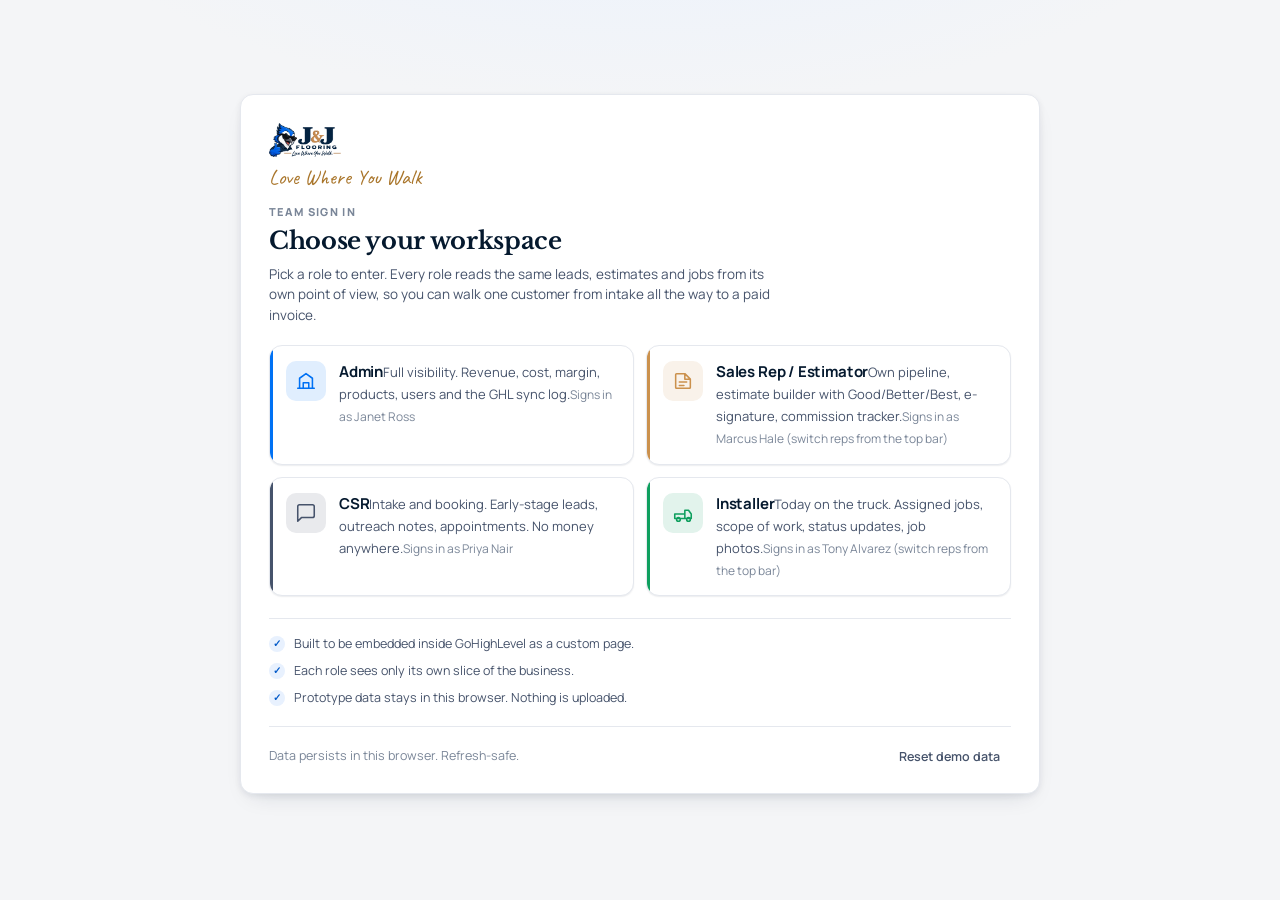
==== index.html @ d18b8c38 "added files" ====
<!DOCTYPE html>
<html lang="en">
<head>
<meta charset="utf-8">
<meta name="viewport" content="width=device-width, initial-scale=1, viewport-fit=cover">
<title>J&amp;J Flooring World</title>
<meta name="description" content="Estimator, invoicing and job dashboard for J&J Flooring World.">
<meta name="theme-color" content="#001B3A">
<link rel="icon" type="image/webp" href="assets/jj-mascot.webp">
<link rel="stylesheet" href="css/base.css">
<link rel="stylesheet" href="css/components.css">
<link rel="stylesheet" href="css/layout.css">
</head>
<body class="login-page">

  <main class="login-main">
    <div class="login-card">
      <div class="login-brand">
        <a href="index.html" aria-label="J&amp;J Flooring World">
          <img src="assets/jj-logo.png" alt="J&amp;J Flooring World">
        </a>
      </div>
      <div class="login-tag">Love Where You Walk</div>

      <div class="login-eyebrow t-eyebrow">Team sign in</div>
      <h1>Choose your workspace</h1>
      <p class="lede">
        Pick a role to enter. Every role reads the same leads, estimates and jobs from
        its own point of view, so you can walk one customer from intake all the way
        to a paid invoice.
      </p>

      <div class="role-grid" id="roleGrid"></div>

      <ul class="login-points">
        <li><span class="tick">✓</span><span>Built to be embedded inside GoHighLevel as a custom page.</span></li>
        <li><span class="tick">✓</span><span>Each role sees only its own slice of the business.</span></li>
        <li><span class="tick">✓</span><span>Prototype data stays in this browser. Nothing is uploaded.</span></li>
      </ul>

      <div class="login-foot">
        <span id="storeNote"></span>
        <span class="grow"></span>
        <button class="btn btn-sm btn-ghost" id="resetBtn">Reset demo data</button>
      </div>
    </div>
  </main>

<script src="js/data.js"></script>
<script src="js/ghlSync.js"></script>
<script src="js/ui.js"></script>
<script src="js/auth.js"></script>
<script>
(function () {
  'use strict';
  var el = UI.el;

  DB.load(); // seeds on first visit

  function icon(path) {
    var ns = 'http://www.w3.org/2000/svg';
    var svg = document.createElementNS(ns, 'svg');
    svg.setAttribute('viewBox', '0 0 24 24');
    svg.setAttribute('width', '22'); svg.setAttribute('height', '22');
    svg.setAttribute('fill', 'none');
    svg.setAttribute('stroke', 'currentColor');
    svg.setAttribute('stroke-width', '1.7');
    svg.setAttribute('stroke-linecap', 'round');
    svg.setAttribute('stroke-linejoin', 'round');
    var p = document.createElementNS(ns, 'path');
    p.setAttribute('d', path);
    svg.appendChild(p);
    return svg;
  }

  var grid = document.getElementById('roleGrid');

  Auth.ROLES.forEach(function (r) {
    var people = Auth.usersWithRole(r.key);
    var btn = el('button', {
      class: 'role-btn',
      style: '--accent:' + r.accent,
      onclick: function () {
        Auth.login(r.key, people[0] && people[0].id);
        location.href = r.page;
      }
    }, [
      el('span', { class: 'ico' }, [icon(r.icon)]),
      el('span', {}, [
        el('span', { class: 'rn', text: r.label || r.key }),
        el('span', { class: 'rd', text: r.blurb }),
        el('span', { class: 'who', text: people.length
            ? 'Signs in as ' + people[0].name + (people.length > 1 ? ' (switch reps from the top bar)' : '')
            : 'No user seeded' })
      ])
    ]);
    grid.appendChild(btn);
  });

  document.getElementById('storeNote').textContent = DB.Storage.persistent
    ? 'Data persists in this browser. Refresh-safe.'
    : 'This browser blocks storage on local files, so data lives in this tab only.';

  document.getElementById('resetBtn').addEventListener('click', function () {
    UI.confirm({
      title: 'Reset demo data',
      message: 'This clears every lead, estimate, job and invoice you created and reloads the original seed set.',
      confirmLabel: 'Reset',
      danger: true,
      onConfirm: function () {
        DB.resetDemoData();
        Auth.logout();
        UI.toast('Demo data reset to the seeded set.', 'ok');
      }
    });
  });
})();
</script>
</body>
</html>
---- css/base.css ----
/* ==========================================================================
   base.css  -  J&J Flooring World
   Design tokens, reset, typography.

   BRAND SOURCE: the palette below is sampled from the live marketing site
   (jjflooringworld.com), not invented. The site ships its design tokens as
   OKLCH custom properties; the hex values here are those tokens converted
   to sRGB.

     --primary         oklch(22%   .071 251)  = #001B3A  navy
     --brand-blue      oklch(57%   .22  255)  = #0071F4  primary accent
     --brand-bright    oklch(66%   .2   252)  = #0093FF  hover / highlight
     --accent          oklch(92%   .045 78)   = #F6E2C4  warm cream
     --brand-gold-soft oklch(91%   .055 78)   = #F6DEB9  soft gold
     --wood            oklch(70%   .11  69)   = #CB914D  oak / gold accent
     --foreground      oklch(21%   .05  251)  = #05192E  ink

   SURFACE STRATEGY: the workspace leans on GoHighLevel's own neutral greys
   and white cards so the tool looks native inside the GHL frame. Brand blue
   is reserved for actions and active state, and it is applied as a soft
   tint rather than a filled block: the active tab is pale blue with blue
   text, not a slab of brand colour. Warm cream and oak survive as a
   secondary accent so the product still reads as J&J Flooring.

   TYPOGRAPHY: the app runs on Manrope, the same UI sans the live site uses,
   because that is what makes it read as a product rather than a website.
   Libre Baskerville is kept for the sign-in brand moment and Caveat for the
   e-signature only.

   Blue is the action colour; it is a tint on the active tab and on anything
   selected, and a solid fill only on a primary button.
   ========================================================================== */

@import url('https://fonts.googleapis.com/css2?family=Caveat:wght@600&family=Libre+Baskerville:ital,wght@0,400;0,700;1,400&family=Manrope:wght@400;500;600;700;800&display=swap');

:root {
  /* --- Brand core (extracted) --- */
  --navy-950:    #00122A;
  --navy-900:    #001B3A;
  --navy-800:    #062647;
  --navy-700:    #0B3260;

  --blue-700:    #0059C8;
  --blue:        #0071F4;
  --blue-400:    #2490FF;
  --blue-bright: #0093FF;
  --blue-soft:   #E8F1FE;
  --blue-tint:   #F4F8FF;

  --gold:        #CB914D;
  --gold-deep:   #A9752A;
  --gold-soft:   #FBF1E0;
  --cream:       #F6E2C4;

  /* --- Surfaces (GHL-leaning neutral) --- */
  --paper:       #F4F5F7;   /* app canvas */
  --panel:       #FFFFFF;   /* cards, top bar, tab strip */
  --panel-sunk:  #F6F7F9;   /* wells, table headers, inputs */
  --panel-2:     #F1F3F6;
  --rule:        #E5E8EE;   /* hairlines */
  --rule-strong: #D5DBE4;

  /* --- Navigation (GHL tab bar) --- */
  --tab-ink:      #46536B;   /* idle tab label */
  --tab-ink-on:   #0059C8;   /* active tab label */
  --tab-tint:     #E8F1FE;   /* active tab fill, the soft blue */
  --tab-hover:    #F3F5F8;
  --tab-divider:  #E5E8EE;

  /* --- Ink --- */
  --ink:         #05192E;
  --ink-2:       #46536B;
  --ink-3:       #7A8698;
  --ink-inv:     #F2F6FC;

  /* --- Semantic --- */
  --moss:        #0E9F5E;
  --moss-soft:   #DCF5E6;
  --clay:        #C0272D;
  --clay-soft:   #FBE4E6;
  --brass:       #A9752A;
  --brass-soft:  #FBF1E0;
  --slate:       #46536B;
  --slate-soft:  #E8ECF2;

  /* --- Elevation --- */
  --lift-1: 0 1px 2px rgba(16,32,56,.05), 0 1px 1px rgba(16,32,56,.03);
  --lift-2: 0 2px 6px rgba(16,32,56,.07), 0 10px 24px -12px rgba(16,32,56,.18);
  --lift-3: 0 24px 60px -16px rgba(2,14,32,.4);
  --lift-pop: 0 16px 40px -16px rgba(2,14,32,.3);

  /* --- Geometry --- */
  --r-sm: 6px;
  --r-md: 9px;
  --r-lg: 13px;
  --r-pill: 999px;

  /* --- Type --- */
  --body: 'Manrope', -apple-system, BlinkMacSystemFont, 'Segoe UI', Roboto, sans-serif;
  --display: var(--body);   /* app headings read as product UI, like GHL */
  --serif: 'Libre Baskerville', 'Iowan Old Style', Georgia, serif;
  --script: 'Caveat', 'Segoe Script', cursive;
  --mono: ui-monospace, SFMono-Regular, 'SF Mono', Menlo, monospace;

  /* --- Layout --- */
  --header-h: 58px;
  --nav-h: 64px;
  --wrap: 1440px;
  --gap: 16px;
}

/* Dark mode. Light is the priority; this is a considered fallback so a
   late-night user is not blinded, not an inverted copy. */
@media (prefers-color-scheme: dark) {
  :root:not([data-theme="light"]) {
    --paper:       #0E1421;
    --panel:       #151D2C;
    --panel-sunk:  #1B2434;
    --panel-2:     #18202F;
    --rule:        #273147;
    --rule-strong: #37435C;

    --tab-ink:      #B8C6D8;
    --tab-ink-on:   #7FB4FF;
    --tab-tint:     #16294A;
    --tab-hover:    #1E2839;
    --tab-divider:  #273147;

    --ink:         #EAF1FA;
    --ink-2:       #B8C6D8;
    --ink-3:       #8598B0;

    --blue-soft:   #16294A;
    --blue-tint:   #141F31;
    --gold:        #E0B276;
    --gold-soft:   #2A2418;

    --moss:        #57C98D;  --moss-soft:  #16301F;
    --clay:        #F08A88;  --clay-soft:  #38201F;
    --brass:       #E0BA62;  --brass-soft: #33290F;
    --slate:       #9EB7CC;  --slate-soft: #1E2830;

    --lift-1: 0 1px 2px rgba(0,0,0,.4);
    --lift-2: 0 2px 6px rgba(0,0,0,.4), 0 10px 24px -12px rgba(0,0,0,.55);
    --lift-3: 0 24px 60px -16px rgba(0,0,0,.75);
    --lift-pop: 0 16px 40px -16px rgba(0,0,0,.65);
  }
}

/* --- Reset --- */
*, *::before, *::after { box-sizing: border-box; }
html, body { margin: 0; padding: 0; }
html { -webkit-text-size-adjust: 100%; }

body {
  background: var(--paper);
  color: var(--ink);
  font-family: var(--body);
  font-size: 14.5px;
  line-height: 1.5;
  -webkit-font-smoothing: antialiased;
  -moz-osx-font-smoothing: grayscale;
  min-height: 100vh;
}

img, svg { max-width: 100%; display: block; }
button, input, select, textarea { font: inherit; color: inherit; }
button { cursor: pointer; }
a { color: var(--blue); text-decoration-color: color-mix(in srgb, var(--blue) 35%, transparent); text-underline-offset: 2px; }
a:hover { text-decoration-color: currentColor; }

:focus-visible {
  outline: 2px solid var(--blue);
  outline-offset: 2px;
  border-radius: var(--r-sm);
}

/* --- Typography scale --- */
h1, h2, h3, h4 { font-family: var(--display); font-weight: 700; margin: 0; line-height: 1.25; letter-spacing: -0.015em; }
h1 { font-size: 27px; }
h2 { font-size: 20px; }
h3 { font-size: 16px; }
h4 { font-size: 14.5px; font-family: var(--body); font-weight: 700; letter-spacing: 0; }
p  { margin: 0 0 10px; }

.t-meta  { font-size: 12.5px; color: var(--ink-3); }
.t-sub   { font-size: 13.5px; color: var(--ink-2); }
.t-num   { font-variant-numeric: tabular-nums; font-feature-settings: "tnum"; }
.t-mono  { font-family: var(--mono); font-size: 12.5px; }
.t-eyebrow {
  font-size: 11px; font-weight: 800; letter-spacing: .12em;
  text-transform: uppercase; color: var(--ink-3);
}

/* Utility */
.stack > * + * { margin-top: 12px; }
.row { display: flex; align-items: center; gap: 10px; }
.row-wrap { display: flex; align-items: center; gap: 10px; flex-wrap: wrap; }
.spread { display: flex; align-items: center; justify-content: space-between; gap: 12px; }
.grow { flex: 1 1 auto; min-width: 0; }
.hidden { display: none !important; }
.truncate { overflow: hidden; text-overflow: ellipsis; white-space: nowrap; }
.sr-only {
  position: absolute; width: 1px; height: 1px; padding: 0; margin: -1px;
  overflow: hidden; clip: rect(0 0 0 0); white-space: nowrap; border: 0;
}
.mt-0 { margin-top: 0 !important; }
.center { text-align: center; }

@media (prefers-reduced-motion: reduce) {
  *, *::before, *::after { animation-duration: .01ms !important; transition-duration: .01ms !important; }
}
---- css/components.css ----
/* ==========================================================================
   components.css  -  buttons, cards, pills, tables, kanban, modals, toasts
   One visual language across all four role views. Surfaces stay neutral and
   white so the workspace reads like GoHighLevel; brand blue is the only strong
   accent, and it is used as a soft tint on anything that is only selected
   (segments, list rows) and as a fill only on a primary button.
   ========================================================================== */

/* --- Buttons ------------------------------------------------------------ */
.btn {
  display: inline-flex; align-items: center; justify-content: center; gap: 7px;
  border: 1px solid var(--rule-strong);
  background: var(--panel);
  color: var(--ink);
  padding: 8px 14px;
  border-radius: 8px;
  font-size: 13.5px; font-weight: 600;
  line-height: 1.2; white-space: nowrap;
  box-shadow: var(--lift-1);
  transition: background .13s ease, border-color .13s ease, color .13s ease, box-shadow .13s ease, transform .06s ease;
}
.btn:hover { background: var(--panel-sunk); border-color: var(--rule-strong); color: var(--ink); }
.btn:active { transform: translateY(1px); box-shadow: none; }
.btn:focus-visible { outline: 2px solid var(--blue); outline-offset: 2px; }
.btn[disabled], .btn[aria-disabled="true"] {
  opacity: .45; cursor: not-allowed; pointer-events: none; box-shadow: none;
}
.btn svg { width: 16px; height: 16px; flex: none; }

.btn-primary {
  background: var(--blue); border-color: var(--blue); color: #fff;
  box-shadow: 0 1px 2px color-mix(in srgb, var(--blue) 40%, transparent);
}
.btn-primary:hover { background: var(--blue-700); border-color: var(--blue-700); color: #fff; }

.btn-go { background: var(--moss); border-color: var(--moss); color: #fff; }
.btn-go:hover { background: #0B8550; border-color: #0B8550; color: #fff; }

.btn-danger { background: var(--panel); border-color: color-mix(in srgb, var(--clay) 40%, var(--rule-strong)); color: var(--clay); }
.btn-danger:hover { background: var(--clay-soft); border-color: var(--clay); color: var(--clay); }

.btn-ghost { background: transparent; border-color: transparent; color: var(--ink-2); box-shadow: none; }
.btn-ghost:hover { background: var(--panel-sunk); border-color: transparent; color: var(--ink); }

.btn-sm { padding: 5.5px 10px; font-size: 12.5px; border-radius: 7px; gap: 5px; }
.btn-sm svg { width: 14px; height: 14px; }
.btn-lg { padding: 12px 20px; font-size: 15px; border-radius: 10px; }
.btn-block { width: 100%; }

/* --- Panels / cards ----------------------------------------------------- */
.panel {
  background: var(--panel);
  border: 1px solid var(--rule);
  border-radius: var(--r-lg);
  box-shadow: var(--lift-1);
  overflow: hidden;
}
.panel-head {
  display: flex; align-items: center; justify-content: space-between; gap: 12px;
  padding: 13px 16px;
  border-bottom: 1px solid var(--rule);
}
.panel-head h2, .panel-head h3 { margin: 0; }
.panel-body { padding: 16px; }
.panel-body.tight { padding: 14px 16px; }
.panel-foot {
  padding: 12px 16px;
  border-top: 1px solid var(--rule);
  background: var(--panel-sunk);
  display: flex; gap: 9px; align-items: center; flex-wrap: wrap;
}

/* Stat tiles read as a ledger strip, not as identical cards. */
.stat-strip {
  display: grid; gap: 1px;
  background: var(--rule);
  border: 1px solid var(--rule);
  border-radius: var(--r-lg);
  overflow: hidden;
  box-shadow: var(--lift-1);
  grid-template-columns: repeat(auto-fit, minmax(156px, 1fr));
}
.stat { background: var(--panel); padding: 15px 16px 16px; }
.stat-label { font-size: 11.5px; color: var(--ink-3); font-weight: 700; letter-spacing: .02em; }
.stat-value {
  font-family: var(--display); font-size: 23px; font-weight: 700;
  font-variant-numeric: tabular-nums; margin-top: 5px; line-height: 1.1;
}
.stat-note { font-size: 12px; color: var(--ink-2); margin-top: 5px; }
.stat-value.good { color: var(--moss); }
.stat-value.warn { color: var(--clay); }
.stat-value.gold { color: var(--gold-deep); }

/* --- Stacked list rows --------------------------------------------------
   Used by the appointment and notes lists. They live in one panel, so only
   the last row drops its hairline; otherwise a stray line hangs under the
   panel's own bottom edge. */
.list-row {
  display: flex; align-items: center; justify-content: space-between; gap: 12px;
  padding: 12px 16px; border-bottom: 1px solid var(--rule);
  transition: background .1s ease;
}
.list-row:last-child { border-bottom: 0; }
.list-row:hover { background: var(--panel-sunk); }
.list-row .lr-main { min-width: 0; }
.list-row .lr-title { font-weight: 600; font-size: 13.5px; }
.list-row .lr-meta { font-size: 12.5px; color: var(--ink-3); margin-top: 3px; }
.list-row .lr-right { flex: none; text-align: right; }

.note-row, .dotted-row { padding: 9px 0; border-bottom: 1px dotted var(--rule); }
.note-row:first-child, .dotted-row:first-child { padding-top: 2px; }
.note-row:last-child, .dotted-row:last-child { border-bottom: 0; padding-bottom: 0; }
.note-row .nr-text { font-size: 13.5px; }
.note-row .nr-meta { font-size: 12.5px; color: var(--ink-3); margin-top: 3px; }

/* --- Pills / badges ----------------------------------------------------- */
.pill {
  display: inline-flex; align-items: center; gap: 5px;
  padding: 2.5px 9px; border-radius: var(--r-pill);
  font-size: 12px; font-weight: 600;
  background: var(--panel-sunk); color: var(--ink-2);
  border: 1px solid transparent;
  white-space: nowrap;
}
.pill-dot::before {
  content: ''; width: 6px; height: 6px; border-radius: 50%;
  background: currentColor; flex: none;
}
.pill-moss  { background: var(--moss-soft);  color: var(--moss); }
.pill-clay  { background: var(--clay-soft);  color: var(--clay); }
.pill-brass { background: var(--brass-soft); color: var(--brass); }
.pill-oak   { background: var(--gold-soft);  color: var(--gold-deep); }
.pill-slate { background: var(--slate-soft); color: var(--slate); }
.pill-blue  { background: var(--blue-soft);  color: var(--blue-700); }
.pill-outline { background: var(--panel); border-color: var(--rule-strong); color: var(--ink-2); }

/* --- Forms -------------------------------------------------------------- */
.field { display: block; margin-bottom: 14px; }
.field > label,
.label {
  display: block; font-size: 12px; font-weight: 700;
  color: var(--ink-2); margin-bottom: 6px; letter-spacing: .01em;
}
.input, .select, .textarea {
  width: 100%;
  background: var(--panel);
  border: 1px solid var(--rule-strong);
  border-radius: 8px;
  padding: 8.5px 11px;
  font-size: 14px;
  color: var(--ink);
  transition: border-color .12s ease, box-shadow .12s ease;
}
.input::placeholder, .textarea::placeholder { color: var(--ink-3); }
.input:focus, .select:focus, .textarea:focus {
  outline: none;
  border-color: var(--blue);
  box-shadow: 0 0 0 3px color-mix(in srgb, var(--blue) 16%, transparent);
}
.textarea { min-height: 80px; resize: vertical; font-family: var(--body); }
.select { appearance: none; padding-right: 30px; cursor: pointer;
  background-image: linear-gradient(45deg, transparent 50%, var(--ink-3) 50%),
                    linear-gradient(135deg, var(--ink-3) 50%, transparent 50%);
  background-position: calc(100% - 15px) 17px, calc(100% - 10px) 17px;
  background-size: 5px 5px, 5px 5px;
  background-repeat: no-repeat;
}
.field-row { display: flex; gap: 12px; flex-wrap: wrap; }
.field-row > .field { flex: 1 1 150px; margin-bottom: 14px; }
.check { display: flex; align-items: flex-start; gap: 9px; font-size: 14px; cursor: pointer; }
.check input { margin-top: 3px; width: 16px; height: 16px; accent-color: var(--blue); }

/* --- Tables -------------------------------------------------------------
   The scroll region is the wrapper, not the page. Two reasons: a wide table
   still scrolls sideways, and a long one scrolls inside its card with the
   header pinned to the top of that region. That is also the only way the
   sticky header can work here, because a clipped ancestor such as .panel
   becomes the scrollport, and an offset against the viewport would then push
   the header down into the middle of its own rows. So: top is 0, and the
   wrapper owns the scrolling. */
.table-wrap {
  overflow: auto;
  max-height: 70vh;
  -webkit-overflow-scrolling: touch;
  overscroll-behavior: contain;
}
table.grid { width: 100%; border-collapse: collapse; font-size: 13.5px; }
table.grid th {
  text-align: left; font-size: 11px; font-weight: 800; color: var(--ink-3);
  letter-spacing: .06em; text-transform: uppercase;
  padding: 10px 14px; background: var(--panel-sunk);
  border-bottom: 1px solid var(--rule);
  position: sticky; top: 0; z-index: 1;
  white-space: nowrap;
}
table.grid td { padding: 11px 14px; border-bottom: 1px solid var(--rule); vertical-align: middle; }
table.grid tbody tr:last-child td { border-bottom: 0; }
table.grid tbody tr { transition: background .1s ease; }
table.grid tbody tr:hover { background: var(--blue-tint); }
table.grid td.num, table.grid th.num { text-align: right; font-variant-numeric: tabular-nums; }
table.grid .muted { color: var(--ink-3); }
/* A table that follows a body block inside the same panel — the default-rate
   row above the rep table on Commission — needs the same hairline every
   other junction inside a panel already has. */
.panel-body + .table-wrap { border-top: 1px solid var(--rule); }

/* --- Kanban ------------------------------------------------------------- */
.board {
  display: grid;
  grid-auto-flow: column;
  grid-auto-columns: minmax(252px, 1fr);
  gap: 14px;
  overflow-x: auto;
  padding: 16px;
  background: var(--panel-sunk);
  border: 1px solid var(--rule);
  border-radius: var(--r-lg);
  -webkit-overflow-scrolling: touch;
}
.col { display: flex; flex-direction: column; min-width: 0; }
.col-head {
  display: flex; align-items: center; justify-content: space-between; gap: 8px;
  padding: 0 2px 10px;
  border-bottom: 2px solid var(--rule-strong);
  margin-bottom: 11px;
}
.col-head .name { font-size: 12.5px; font-weight: 700; letter-spacing: .01em; }
.col-head .count {
  font-size: 11.5px; color: var(--ink-2); font-variant-numeric: tabular-nums;
  background: var(--panel); border: 1px solid var(--rule); border-radius: var(--r-pill); padding: 1px 8px;
}
.col-body { display: flex; flex-direction: column; gap: 9px; min-height: 44px; }
.col.won   .col-head { border-bottom-color: var(--moss); }
.col.lost  .col-head { border-bottom-color: var(--clay); }

.tile {
  background: var(--panel);
  border: 1px solid var(--rule);
  border-left: 3px solid color-mix(in srgb, var(--blue) 40%, var(--rule-strong));
  border-radius: 9px;
  padding: 11px 12px;
  box-shadow: var(--lift-1);
  cursor: pointer;
  transition: border-color .12s ease, box-shadow .12s ease, transform .08s ease;
}
.tile:hover { border-color: var(--rule-strong); border-left-color: var(--blue); box-shadow: var(--lift-2); transform: translateY(-1px); }
.tile:focus-visible { outline: 2px solid var(--blue); outline-offset: 1px; }
.tile .tile-name { font-weight: 700; font-size: 13.5px; }
.tile .tile-meta { font-size: 12px; color: var(--ink-3); margin-top: 4px; }
.tile .tile-foot { margin-top: 9px; display: flex; align-items: center; gap: 6px; flex-wrap: wrap; }
.tile.won  { border-left-color: var(--moss); }
.tile.lost { border-left-color: var(--clay); opacity: .85; }

/* --- Funnel bars -------------------------------------------------------- */
.funnel { display: flex; flex-direction: column; gap: 8px; }
.funnel-row { display: grid; grid-template-columns: minmax(0, 132px) 1fr 34px; align-items: center; gap: 10px; }
.funnel-row .fl { font-size: 13px; color: var(--ink-2); overflow: hidden; text-overflow: ellipsis; white-space: nowrap; }
.funnel-row .fn { font-size: 13px; text-align: right; font-variant-numeric: tabular-nums; color: var(--ink-2); }
@media (max-width: 560px) { .funnel-row { grid-template-columns: minmax(0, 92px) 1fr 30px; gap: 8px; } }
.funnel-bar { height: 22px; background: var(--panel-sunk); border-radius: var(--r-sm); overflow: hidden; }
.funnel-bar > span {
  display: block; height: 100%;
  background: linear-gradient(90deg, var(--blue-400), var(--blue-700));
  border-radius: var(--r-sm);
  min-width: 2px;
}
.funnel-row.is-won  .funnel-bar > span { background: linear-gradient(90deg, #4FC08A, var(--moss)); }
.funnel-row.is-lost .funnel-bar > span { background: linear-gradient(90deg, #E0705F, var(--clay)); }

/* --- Progress rail (job stage) ------------------------------------------ */
.rail { display: flex; align-items: center; gap: 0; flex-wrap: wrap; }
.rail-step { display: flex; align-items: center; gap: 6px; font-size: 12px; color: var(--ink-3); }
.rail-step + .rail-step::before {
  content: ''; width: 16px; height: 1px; background: var(--rule-strong); margin: 0 7px;
}
.rail-step .dot {
  width: 9px; height: 9px; border-radius: 50%;
  border: 1.5px solid var(--rule-strong); background: var(--panel);
}
.rail-step.done .dot { background: var(--moss); border-color: var(--moss); }
.rail-step.current .dot { background: var(--blue); border-color: var(--blue); box-shadow: 0 0 0 3px var(--blue-soft); }
.rail-step.current { color: var(--ink); font-weight: 700; }

/* --- Modal -------------------------------------------------------------- */
/* The estimate builder needs the extra width to break into two columns. */
.modal.wide { max-width: 900px; }
.scrim {
  position: fixed; inset: 0; z-index: 90;
  background: rgba(2,14,32,.5);
  backdrop-filter: blur(3px);
  display: flex; align-items: center; justify-content: center;
  padding: 18px;
  animation: fade .14s ease;
}
@keyframes fade { from { opacity: 0; } }
.modal {
  background: var(--panel);
  border: 1px solid var(--rule-strong);
  border-radius: var(--r-lg);
  box-shadow: var(--lift-3);
  width: 100%; max-width: 560px;
  max-height: calc(100vh - 36px);
  display: flex; flex-direction: column;
  animation: rise .16s ease;
  overflow: hidden;
}
@keyframes rise { from { transform: translateY(10px); opacity: 0; } }
.modal-head {
  display: flex; align-items: flex-start; justify-content: space-between; gap: 12px;
  padding: 15px 16px 13px;
  border-bottom: 1px solid var(--rule);
}
.modal-head h3 { letter-spacing: -0.015em; }
.modal-body { padding: 16px; overflow-y: auto; }
.modal-foot {
  padding: 13px 16px; border-top: 1px solid var(--rule);
  display: flex; gap: 9px; justify-content: flex-end; flex-wrap: wrap;
  background: var(--panel-sunk);
}
.x-btn {
  border: 0; background: transparent; color: var(--ink-3);
  font-size: 20px; line-height: 1; padding: 4px 8px; border-radius: 6px;
}
.x-btn:hover { background: var(--panel-sunk); color: var(--ink); }

/* --- Toasts ------------------------------------------------------------- */
.toast-dock {
  position: fixed; z-index: 120; left: 50%; transform: translateX(-50%);
  bottom: calc(var(--nav-h) + 16px);
  display: flex; flex-direction: column; gap: 8px; align-items: center;
  pointer-events: none; width: min(420px, calc(100vw - 24px));
}
@media (min-width: 860px) { .toast-dock { bottom: 22px; } }
.toast {
  pointer-events: auto;
  width: 100%;
  display: flex; align-items: flex-start; gap: 9px;
  background: var(--navy-900); color: var(--ink-inv);
  border-radius: 9px;
  padding: 11px 14px;
  box-shadow: var(--lift-3);
  font-size: 13.5px;
  animation: toastIn .18s ease;
}
@keyframes toastIn { from { transform: translateY(12px); opacity: 0; } }
.toast.is-out { animation: toastOut .2s ease forwards; }
@keyframes toastOut { to { transform: translateY(8px); opacity: 0; } }
.toast .mark { flex: none; width: 7px; height: 7px; border-radius: 50%; margin-top: 6px; background: var(--blue-400); }
.toast.ok   .mark { background: #5FD3A0; }
.toast.warn .mark { background: #F2A6A0; }
.toast .txt { flex: 1 1 auto; }

/* --- Empty states ------------------------------------------------------- */
.empty {
  text-align: center; padding: 34px 20px;
  color: var(--ink-3);
  border: 1px dashed var(--rule-strong);
  border-radius: var(--r-lg);
  background: var(--panel);
}
.empty .empty-mark { font-family: var(--display); font-size: 19px; color: var(--ink-2); margin-bottom: 6px; }
.empty p { margin: 0 auto; max-width: 360px; font-size: 13.5px; }

/* --- Skeleton / loading ------------------------------------------------- */
.skel {
  background: linear-gradient(90deg, var(--panel-sunk) 25%, var(--blue-tint) 37%, var(--panel-sunk) 63%);
  background-size: 400% 100%;
  animation: shimmer 1.3s ease infinite;
  border-radius: var(--r-sm);
  height: 13px;
}
@keyframes shimmer { 0% { background-position: 100% 0; } 100% { background-position: 0 0; } }

/* --- Sync log feed ------------------------------------------------------ */
.sync-feed { max-height: 280px; overflow-y: auto; }
.sync-item {
  display: flex; gap: 10px; align-items: flex-start;
  padding: 9px 0; border-bottom: 1px dotted var(--rule);
  font-size: 13px;
}
.sync-item:last-child { border-bottom: 0; }
.sync-item .arrow {
  flex: none; font-family: var(--mono); font-size: 10.5px; font-weight: 700;
  padding: 2px 6px; border-radius: 5px;
}
.sync-item.out .arrow { background: var(--blue-soft); color: var(--blue-700); }
.sync-item.in  .arrow { background: var(--slate-soft); color: var(--slate); }
.sync-item .msg { flex: 1 1 auto; min-width: 0; }
.sync-item time { flex: none; font-size: 11.5px; color: var(--ink-3); }

/* --- Photo chips -------------------------------------------------------- */
.photo-grid { display: grid; grid-template-columns: repeat(auto-fill, minmax(104px, 1fr)); gap: 10px; }
.photo-chip {
  border: 1px solid var(--rule); border-radius: 9px;
  background: var(--panel-sunk);
  aspect-ratio: 4 / 3;
  display: flex; flex-direction: column; justify-content: flex-end;
  padding: 8px; overflow: hidden; position: relative;
}
.photo-chip::before {
  content: ''; position: absolute; inset: 0;
  background:
    repeating-linear-gradient(115deg, transparent 0 13px, color-mix(in srgb, var(--blue) 10%, transparent) 13px 15px);
}
.photo-chip .lbl { position: relative; font-size: 11.5px; font-weight: 700; color: var(--blue-700); }
.photo-chip .tm { position: relative; font-size: 10.5px; color: var(--ink-3); }

/* --- Misc --------------------------------------------------------------- */
.divider { height: 1px; background: var(--rule); margin: 16px 0; border: 0; }
.kv { display: grid; grid-template-columns: auto minmax(0, 1fr); gap: 7px 16px; font-size: 13.5px; }
.kv dt { color: var(--ink-3); }
.kv dd { margin: 0; text-align: right; font-variant-numeric: tabular-nums; font-weight: 600; overflow-wrap: anywhere; }
.money-big { font-family: var(--display); font-size: 22px; font-weight: 700; font-variant-numeric: tabular-nums; }
.seg {
  display: inline-flex; background: var(--panel-sunk);
  border: 1px solid var(--rule); border-radius: 8px; padding: 2px; gap: 2px;
}
.seg button {
  border: 0; background: transparent; color: var(--ink-2);
  padding: 5px 12px; border-radius: 6px; font-size: 13px; font-weight: 600;
}
.seg button:hover { color: var(--ink); }
.seg button[aria-pressed="true"] { background: var(--tab-tint); color: var(--tab-ink-on); box-shadow: none; }
---- css/layout.css ----
/* ==========================================================================
   layout.css  -  app shell
   Modelled on GoHighLevel's own frame so the tool reads as native when it is
   embedded as a GHL custom page: a white top bar carrying the logo, the page
   actions and the signed-in user, a horizontal tab strip under it, and a
   neutral canvas holding white cards.

   There is no sidebar. Destinations live in the tab strip, which is the same
   pattern GHL uses for a module's sub navigation: a bordered pill of tabs
   with a blue underline on the one you are standing on. The canvas and the
   cards stay white so the only brand colour on a page is the accent on the
   active tab and the primary button.

   Responsive: the tab strip scrolls sideways instead of collapsing, so every
   destination stays one tap away on a phone. The Installer never gets a tab
   strip and keeps its bottom tab bar.
   ========================================================================== */

/* --- Shell -------------------------------------------------------------- */
.app { min-height: 100vh; display: flex; flex-direction: column; }
.shell { flex: 1 1 auto; display: flex; flex-direction: column; min-width: 0; }

/* --- Top bar ------------------------------------------------------------ */
.appbar {
  position: sticky; top: 0; z-index: 40;
  height: var(--header-h); flex: none;
  display: flex; align-items: center; gap: 12px;
  padding: 0 18px;
  background: var(--panel);
}
/* The Installer has no tab strip, so its top bar carries the hairline. */
.appbar.appbar-solo { border-bottom: 1px solid var(--rule); }
.appbar > * { flex: none; min-width: 0; }
.appbar .spacer { flex: 1 1 auto; }

.appbar .bar-logo { display: flex; align-items: center; flex: none; text-decoration: none; }
.appbar .bar-logo img { height: 26px; width: auto; }

.bar-rule { width: 1px; height: 24px; background: var(--rule); flex: none; }

.crumb-wrap { display: flex; flex-direction: column; min-width: 0; }
.crumb {
  font-weight: 700; font-size: 15px;
  letter-spacing: -0.01em; line-height: 1.3;
  white-space: nowrap; overflow: hidden; text-overflow: ellipsis;
}
.crumb-sub {
  font-size: 11.5px; color: var(--ink-3); line-height: 1.3;
  white-space: nowrap; overflow: hidden; text-overflow: ellipsis;
}

.appbar .bar-btn {
  display: inline-flex; align-items: center; gap: 6px;
  border: 1px solid var(--rule-strong); background: var(--panel);
  color: var(--ink); border-radius: 8px;
  padding: 7px 12px; font-size: 13px; font-weight: 600;
  box-shadow: var(--lift-1);
  transition: background .12s ease, border-color .12s ease, color .12s ease;
}
.appbar .bar-btn:hover { background: var(--panel-sunk); }
.appbar .bar-btn svg { width: 15px; height: 15px; }
.appbar .bar-btn.bar-btn-accent {
  background: var(--blue); border-color: var(--blue); color: #fff;
  box-shadow: 0 1px 2px color-mix(in srgb, var(--blue) 40%, transparent);
}
.appbar .bar-btn.bar-btn-accent:hover { background: var(--blue-700); border-color: var(--blue-700); }

.bar-user { display: flex; align-items: center; flex: none; }
.bar-avatar {
  width: 32px; height: 32px; border-radius: 50%;
  display: grid; place-items: center;
  background: var(--tab-tint); color: var(--tab-ink-on);
  border: 1px solid color-mix(in srgb, var(--blue) 20%, transparent);
  font-size: 11.5px; font-weight: 800; letter-spacing: .02em;
}

.role-chip {
  display: inline-flex; align-items: center; gap: 6px;
  font-size: 11.5px; font-weight: 700;
  padding: 4px 10px; border-radius: var(--r-pill);
  background: var(--blue-soft); color: var(--blue-700);
  border: 1px solid color-mix(in srgb, var(--blue) 18%, transparent);
  white-space: nowrap;
}

@media (max-width: 760px) {
  .appbar { gap: 9px; padding: 0 12px; }
  .crumb { font-size: 14.5px; }
  .crumb-sub { display: none; }
  .bar-rule { display: none; }
  .appbar .bar-btn { padding: 7px 10px; }
  .appbar .bar-btn .lbl { display: none; }
}

/* --- Tab strip (the GHL navigation) ------------------------------------- */
.subnav {
  position: sticky; top: var(--header-h); z-index: 39;
  flex: none;
  background: var(--panel);
  border-bottom: 1px solid var(--rule);
}
.subnav-inner {
  width: 100%; max-width: var(--wrap); margin: 0 auto;
  padding: 10px 18px;
  display: flex; align-items: center;
  overflow-x: auto; overflow-y: hidden;
  -webkit-overflow-scrolling: touch;
}
.subnav-inner::-webkit-scrollbar { height: 6px; }
.subnav-inner::-webkit-scrollbar-thumb { background: var(--rule-strong); border-radius: 99px; }
.subnav-inner::-webkit-scrollbar-track { background: transparent; }

.tabs {
  display: inline-flex; align-items: stretch; flex: none;
  border: 1px solid var(--rule);
  border-radius: 9px;
  background: var(--panel);
  overflow: hidden;
}
.tabs > * + * { border-left: 1px solid var(--tab-divider); }

/* The bold leading cell. GHL labels the module here, then lists the tabs. */
.tabs-title {
  display: inline-flex; align-items: center;
  height: 38px; padding: 0 16px;
  font-size: 14px; font-weight: 800; letter-spacing: -0.012em;
  color: var(--ink); white-space: nowrap;
}

.tabs button {
  height: 38px; padding: 0 16px;
  display: inline-flex; align-items: center;
  border: 0; background: transparent; cursor: pointer;
  font-size: 13.5px; font-weight: 600; color: var(--tab-ink);
  white-space: nowrap;
  box-shadow: inset 0 -2px 0 transparent;
  transition: background .13s ease, color .13s ease, box-shadow .13s ease;
}
.tabs button:hover { background: var(--tab-hover); color: var(--ink); }
.tabs button[aria-selected="true"] {
  background: var(--tab-tint);
  color: var(--tab-ink-on);
  box-shadow: inset 0 -2px 0 var(--blue);
}
.tabs button:focus-visible { outline: 2px solid var(--blue); outline-offset: -3px; }
/* On a phone the label cell would eat the room the tabs need. The top bar
   already says where you are, so the strip drops to destinations only. */
@media (max-width: 560px) { .tabs-title { display: none; } }

/* --- Phone nav: select menu --------------------------------------------- */
/* Below 560px the pill of tabs cannot fit its own labels (they clip), so it
   swaps for a select: same destinations, one control that never truncates.
   The JS in wireTabs fills its options from the tab buttons and keeps the
   value in step, so both stay one source of truth. */
.tab-select {
  display: none;
  width: 100%;
  border: 1px solid var(--rule-strong);
  background: var(--panel);
  color: var(--ink);
  box-shadow: var(--lift-1);
}
@media (max-width: 560px) {
  .tabs { display: none; }
  .subnav-inner { padding: 8px 12px; }
  /* 16px keeps iOS from zooming the viewport when the menu is focused. */
  .tab-select {
    display: block;
    padding: 10px 30px 10px 12px;
    border-radius: 9px;
    font-size: 16px;
    font-weight: 700;
    letter-spacing: -0.01em;
  }
}

/* --- Main --------------------------------------------------------------- */
.main {
  flex: 1 1 auto;
  width: 100%;
  max-width: var(--wrap);
  margin: 0 auto;
  padding: 20px 18px 44px;
}
.view { display: none; }
.view.is-active { display: block; animation: viewIn .18s ease; }
@keyframes viewIn { from { opacity: 0; transform: translateY(4px); } }

.view-head { margin-bottom: 16px; }
.view-head h1 { font-size: 21px; }
.view-head .sub { font-size: 13.5px; color: var(--ink-2); margin-top: 4px; max-width: 78ch; }

.grid-2 { display: grid; gap: var(--gap); grid-template-columns: 1fr; }
.grid-3 { display: grid; gap: var(--gap); grid-template-columns: 1fr; }
@media (min-width: 900px) {
  .grid-2 { grid-template-columns: 1fr 1fr; }
  .grid-3 { grid-template-columns: 2fr 1fr; }
}
/* Sections are mounted by JS as a flat list of blocks, so spacing cannot
   rely on a .section class pairing with the previous sibling — some blocks
   carry it, some do not, which left cards sitting flush against each other.
   Gap every direct child of a mount point instead. The inline 16px margins
   the renderers already set match this value, and adjacent block margins
   collapse, so nothing doubles up. */
[data-mount] > * + * { margin-top: var(--gap); }

/* --- Demo banner -------------------------------------------------------- */
.demo-banner {
  background: var(--panel);
  border: 1px solid var(--rule);
  border-left: 3px solid var(--blue);
  border-radius: var(--r-lg);
  padding: 12px 14px;
  margin-bottom: var(--gap);
  display: flex; gap: 12px; align-items: flex-start;
  font-size: 13.5px; color: var(--ink-2);
}
.demo-banner strong { color: var(--ink); }
.demo-banner .close { margin-left: auto; }

/* --- Sign in ------------------------------------------------------------ */
/* White first: a single card on a hint of blue, so the brand shows up in the
   logo, the tagline and the role accents rather than in a wall of colour. */
.login-page {
  min-height: 100vh;
  display: flex; align-items: center; justify-content: center;
  padding: 32px 18px 44px;
  background:
    radial-gradient(880px 400px at 50% -180px, var(--blue-soft), transparent 72%),
    var(--paper);
}
.login-main { width: 100%; max-width: 800px; }
.login-card {
  width: 100%;
  background: var(--panel);
  border: 1px solid var(--rule);
  border-radius: var(--r-lg);
  box-shadow: var(--lift-2);
  padding: 28px 28px 22px;
}
@media (max-width: 560px) { .login-card { padding: 22px 18px 18px; } }

.login-brand { display: flex; align-items: center; }
.login-brand a { display: block; }
.login-brand img { height: 34px; width: auto; }
.login-tag {
  font-family: var(--script); font-size: 21px; line-height: 1.1;
  color: var(--gold-deep); margin: 9px 0 14px;
}
.login-eyebrow { margin-bottom: 6px; }
.login-main h1 { font-size: 24px; font-family: var(--serif); font-weight: 700; }
.login-main .lede { font-size: 13.5px; color: var(--ink-2); margin: 8px 0 20px; max-width: 64ch; }

.role-grid { display: grid; gap: 12px; grid-template-columns: 1fr; margin-top: 4px; }
@media (min-width: 720px) { .role-grid { grid-template-columns: 1fr 1fr; } }

.role-btn {
  text-align: left;
  border: 1px solid var(--rule);
  background: var(--panel);
  border-radius: var(--r-lg);
  padding: 15px 16px;
  display: flex; gap: 13px; align-items: flex-start;
  box-shadow: var(--lift-1);
  transition: transform .1s ease, box-shadow .14s ease, border-color .14s ease;
  position: relative; overflow: hidden;
}
.role-btn::after {
  content: ''; position: absolute; left: 0; top: 0; bottom: 0; width: 3px;
  background: var(--accent, var(--blue));
}
.role-btn:hover {
  transform: translateY(-2px); box-shadow: var(--lift-2);
  border-color: color-mix(in srgb, var(--accent, var(--blue)) 45%, var(--rule));
}
.role-btn .ico {
  flex: none; width: 40px; height: 40px; border-radius: 10px;
  display: grid; place-items: center;
  background: color-mix(in srgb, var(--accent, var(--blue)) 12%, var(--panel));
  color: var(--accent, var(--blue));
}
.role-btn .rn { font-size: 15px; font-weight: 700; letter-spacing: -0.012em; }
.role-btn .rd { font-size: 13px; color: var(--ink-2); margin-top: 4px; line-height: 1.45; }
.role-btn .who { font-size: 12px; color: var(--ink-3); margin-top: 9px; }

.login-points {
  list-style: none; margin: 22px 0 0; padding: 16px 0 0;
  border-top: 1px solid var(--rule);
  display: flex; flex-direction: column; gap: 8px;
}
.login-points li { display: flex; gap: 9px; align-items: flex-start; font-size: 12.5px; color: var(--ink-2); }
.login-points .tick {
  flex: none; width: 16px; height: 16px; border-radius: 50%; margin-top: 1px;
  background: var(--tab-tint); color: var(--tab-ink-on);
  display: grid; place-items: center; font-size: 9.5px; font-weight: 800;
}

.login-foot {
  margin-top: 18px; padding-top: 16px; border-top: 1px solid var(--rule);
  display: flex; gap: 12px; align-items: center; flex-wrap: wrap;
  font-size: 12.5px; color: var(--ink-3);
}

/* --- Installer (mobile first) ------------------------------------------ */
.inst-main { padding-bottom: calc(var(--nav-h) + 30px); }

.bottombar {
  position: fixed; left: 0; right: 0; bottom: 0; z-index: 50;
  height: var(--nav-h);
  background: var(--panel);
  border-top: 1px solid var(--rule);
  display: flex;
  padding: 0 6px;
  padding-bottom: env(safe-area-inset-bottom);
  box-shadow: 0 -2px 14px -8px rgba(2,14,32,.28);
}
.bottombar button {
  flex: 1 1 0; margin: 6px 3px; border: 0; background: transparent;
  display: flex; flex-direction: column; align-items: center; justify-content: center; gap: 3px;
  font-size: 11.5px; font-weight: 600; color: var(--ink-3);
  padding: 4px; border-radius: 10px;
  transition: background .12s ease, color .12s ease;
}
.bottombar button svg { width: 21px; height: 21px; }
.bottombar button:hover { background: var(--tab-hover); color: var(--ink-2); }
.bottombar button[aria-selected="true"] { color: var(--tab-ink-on); background: var(--tab-tint); }
.bottombar button[aria-selected="true"] svg { color: var(--blue); }
.bottombar button b { font-weight: 800; }
@media (min-width: 768px) {
  .bottombar {
    left: 50%; right: auto; bottom: 18px;
    transform: translateX(-50%);
    width: min(540px, calc(100vw - 40px));
    height: 60px;
    border: 1px solid var(--rule-strong);
    border-radius: var(--r-pill);
    padding: 0 6px;
    box-shadow: var(--lift-pop);
  }
  .bottombar button { border-radius: var(--r-pill); margin: 6px 3px; }
}

.job-card {
  background: var(--panel);
  border: 1px solid var(--rule);
  border-radius: var(--r-lg);
  box-shadow: var(--lift-1);
  overflow: hidden;
}
.job-card + .job-card { margin-top: 14px; }
.job-card .jc-top { padding: 15px 16px 13px; box-shadow: inset 4px 0 0 var(--blue); }
.job-card.is-today .jc-top { box-shadow: inset 4px 0 0 var(--moss); }
.job-card.is-done .jc-top { box-shadow: inset 4px 0 0 var(--gold); }
.job-card .jc-name { font-size: 16px; font-weight: 700; letter-spacing: -0.012em; }
.job-card .jc-addr { font-size: 13px; color: var(--ink-2); margin-top: 4px; }
.job-card .jc-meta { display: flex; gap: 8px; flex-wrap: wrap; margin-top: 11px; }
.job-card .jc-foot {
  padding: 12px 16px; background: var(--panel-sunk); border-top: 1px solid var(--rule);
  display: flex; gap: 8px; flex-wrap: wrap;
}

.scope-list { list-style: none; margin: 0; padding: 0; font-size: 13.5px; }
.scope-list li {
  display: flex; justify-content: space-between; gap: 12px;
  padding: 8px 0; border-bottom: 1px dotted var(--rule);
}
.scope-list li:last-child { border-bottom: 0; }
.scope-list .q { color: var(--ink-3); font-variant-numeric: tabular-nums; white-space: nowrap; }

/* --- Estimate builder ---------------------------------------------------
   The builder only splits into two columns once the modal is actually wide
   enough to hold them, which is what the previous 980px breakpoint missed. */
.builder { display: grid; gap: var(--gap); grid-template-columns: 1fr; }
@media (min-width: 960px) { .builder { grid-template-columns: 1.1fr 1fr; align-items: start; } }

.catalog { max-height: 400px; overflow-y: auto; border: 1px solid var(--rule); border-radius: var(--r-md); }
.cat-row {
  display: flex; align-items: center; gap: 12px;
  padding: 10px 12px; border-bottom: 1px solid var(--rule);
}
.cat-row:last-child { border-bottom: 0; }
.cat-row:hover { background: var(--panel-sunk); }
.cat-row .cn { font-size: 13.5px; font-weight: 600; }
.cat-row .cm { font-size: 11.5px; color: var(--ink-3); margin-top: 2px; }
.cat-row .cp { font-size: 13px; font-variant-numeric: tabular-nums; white-space: nowrap; color: var(--ink-2); }

.tierbox { border: 1px solid var(--rule); border-radius: var(--r-md); overflow: hidden; background: var(--panel); }
.tierbox + .tierbox { margin-top: 12px; }
.tierbox > header {
  display: flex; align-items: center; justify-content: space-between; gap: 10px;
  padding: 10px 12px; background: var(--panel-sunk); border-bottom: 1px solid var(--rule);
}
.tierbox.good   > header { box-shadow: inset 3px 0 0 var(--slate); }
.tierbox.better > header { box-shadow: inset 3px 0 0 var(--gold); }
.tierbox.best   > header { box-shadow: inset 3px 0 0 var(--moss); }
.tierbox > header .tname { font-size: 14px; font-weight: 700; letter-spacing: -0.012em; }
.line-row {
  display: grid; grid-template-columns: minmax(0, 1fr) 64px 82px 26px;
  gap: 8px; align-items: center;
  padding: 9px 12px; border-bottom: 1px solid var(--rule);
  font-size: 13.5px;
}
.line-row:last-child { border-bottom: 0; }
.line-row .lp { text-align: right; font-variant-numeric: tabular-nums; }
.line-row input { padding: 5px 7px; font-size: 13px; }
/* Phones: the name gets its own row instead of being squeezed to nothing. */
@media (max-width: 520px) {
  .line-row { grid-template-columns: minmax(0, 1fr) 64px 26px; row-gap: 8px; }
  .line-row > div:first-child { grid-column: 1 / -1; }
}

/* --- Sign sheet --------------------------------------------------------- */
.signsheet {
  border: 1px solid var(--rule-strong); border-radius: var(--r-lg);
  background: var(--panel); overflow: hidden;
}
.signsheet .ss-head { padding: 16px 18px; border-bottom: 1px solid var(--rule); background: var(--panel-sunk); }
.sign-input {
  font-family: var(--script); font-size: 30px; font-weight: 600;
  padding: 8px 14px; border: 0; border-bottom: 2px solid var(--rule-strong);
  border-radius: 0; background: transparent; width: 100%;
  color: var(--blue-700);
}
.sign-input:focus { outline: none; border-bottom-color: var(--blue); box-shadow: none; }
.sign-input::placeholder { color: var(--ink-3); font-size: 23px; }

/* --- Responsive tweaks -------------------------------------------------- */
@media (min-width: 900px) {
  .main { padding: 22px 24px 48px; }
  .appbar { padding: 0 24px; }
  .subnav-inner { padding: 10px 24px; }
  .view-head h1 { font-size: 23px; }
}
@media print {
  .appbar, .subnav, .bottombar, .toast-dock, .demo-banner { display: none !important; }
}
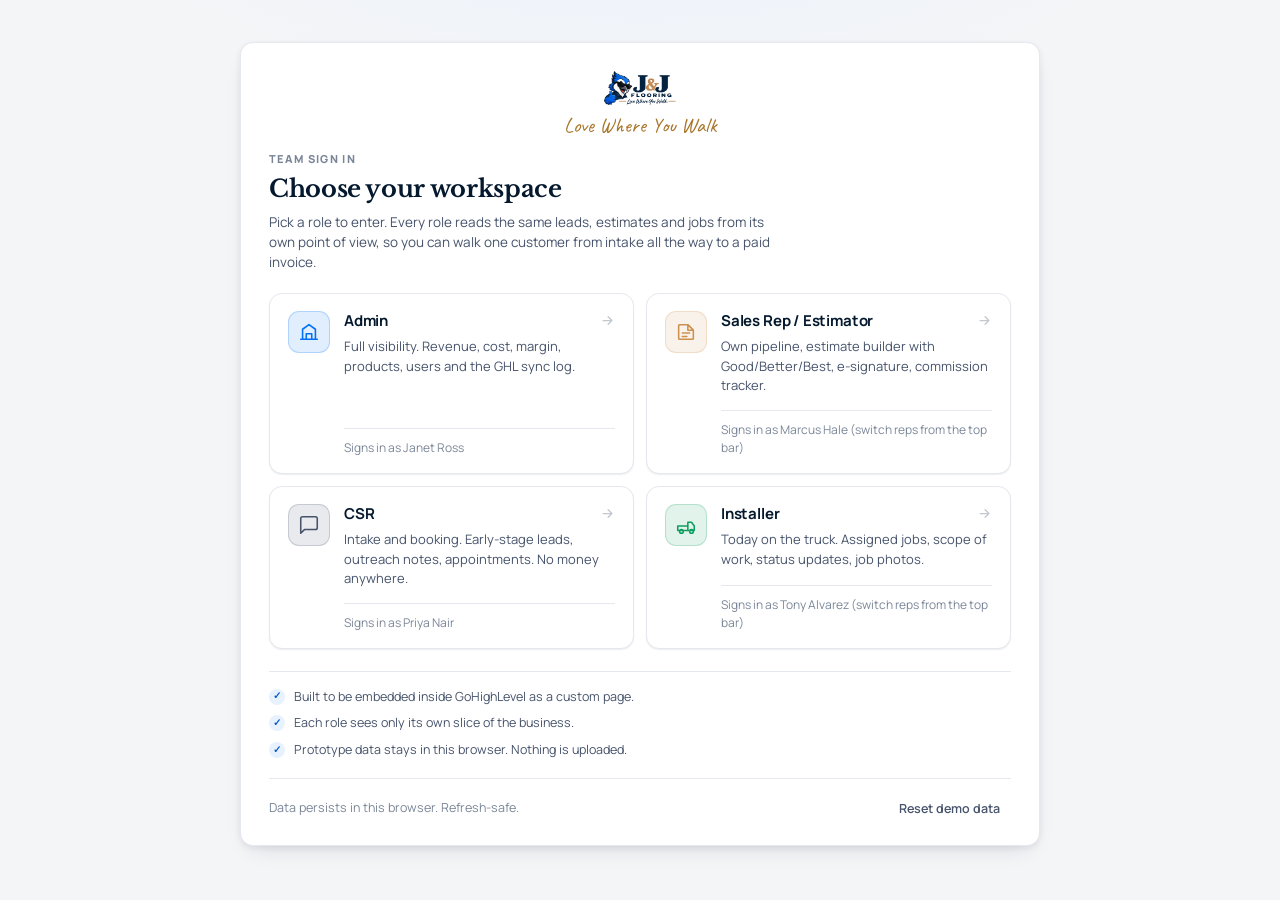
==== commit c1815eb7: "fix card desing" ====
--- a/index.html
+++ b/index.html
@@ -86,8 +86,12 @@
       }
     }, [
       el('span', { class: 'ico' }, [icon(r.icon)]),
-      el('span', {}, [
-        el('span', { class: 'rn', text: r.label || r.key }),
+      el('span', { class: 'rb-body' }, [
+        el('span', { class: 'rb-head' }, [
+          el('span', { class: 'rn', text: r.label || r.key }),
+          el('span', { class: 'rb-arrow', html:
+            '<svg viewBox="0 0 24 24" fill="none" stroke="currentColor" stroke-width="2" stroke-linecap="round" stroke-linejoin="round"><path d="M5 12h14M13 6l6 6-6 6"/></svg>' })
+        ]),
         el('span', { class: 'rd', text: r.blurb }),
         el('span', { class: 'who', text: people.length
             ? 'Signs in as ' + people[0].name + (people.length > 1 ? ' (switch reps from the top bar)' : '')
--- a/css/layout.css
+++ b/css/layout.css
@@ -240,12 +240,13 @@
 }
 @media (max-width: 560px) { .login-card { padding: 22px 18px 18px; } }
 
-.login-brand { display: flex; align-items: center; }
+.login-brand { display: flex; align-items: center; justify-content: center; }
 .login-brand a { display: block; }
 .login-brand img { height: 34px; width: auto; }
 .login-tag {
   font-family: var(--script); font-size: 21px; line-height: 1.1;
   color: var(--gold-deep); margin: 9px 0 14px;
+  text-align: center;
 }
 .login-eyebrow { margin-bottom: 6px; }
 .login-main h1 { font-size: 24px; font-family: var(--serif); font-weight: 700; }
@@ -259,29 +260,46 @@
   border: 1px solid var(--rule);
   background: var(--panel);
   border-radius: var(--r-lg);
-  padding: 15px 16px;
-  display: flex; gap: 13px; align-items: flex-start;
+  padding: 16px 18px;
+  display: flex; gap: 14px; align-items: stretch;
   box-shadow: var(--lift-1);
   transition: transform .1s ease, box-shadow .14s ease, border-color .14s ease;
-  position: relative; overflow: hidden;
-}
-.role-btn::after {
-  content: ''; position: absolute; left: 0; top: 0; bottom: 0; width: 3px;
-  background: var(--accent, var(--blue));
 }
 .role-btn:hover {
   transform: translateY(-2px); box-shadow: var(--lift-2);
   border-color: color-mix(in srgb, var(--accent, var(--blue)) 45%, var(--rule));
 }
+.role-btn:active { transform: translateY(0); box-shadow: var(--lift-1); }
+
 .role-btn .ico {
-  flex: none; width: 40px; height: 40px; border-radius: 10px;
+  flex: none; width: 42px; height: 42px; border-radius: 11px; margin-top: 1px;
   display: grid; place-items: center;
   background: color-mix(in srgb, var(--accent, var(--blue)) 12%, var(--panel));
+  border: 1px solid color-mix(in srgb, var(--accent, var(--blue)) 22%, transparent);
   color: var(--accent, var(--blue));
-}
-.role-btn .rn { font-size: 15px; font-weight: 700; letter-spacing: -0.012em; }
-.role-btn .rd { font-size: 13px; color: var(--ink-2); margin-top: 4px; line-height: 1.45; }
-.role-btn .who { font-size: 12px; color: var(--ink-3); margin-top: 9px; }
+  transition: background .14s ease;
+}
+.role-btn:hover .ico { background: color-mix(in srgb, var(--accent, var(--blue)) 18%, var(--panel)); }
+
+/* Column body: title row with the chevron, then the description, then the
+   who-line anchored to the bottom — equal-height grid cells otherwise leave
+   that footnote floating with dead space under it. */
+.rb-body { flex: 1 1 auto; min-width: 0; display: flex; flex-direction: column; }
+.rb-head { display: flex; align-items: center; justify-content: space-between; gap: 10px; }
+/* Block display: these are spans, and inline layout ran the role name
+   straight into its description ("AdminFull visibility…"). */
+.role-btn .rn { display: block; font-size: 15px; font-weight: 700; letter-spacing: -0.012em; }
+.rb-arrow {
+  flex: none; display: inline-flex; color: var(--ink-3); opacity: .45;
+  transition: transform .14s ease, color .14s ease, opacity .14s ease;
+}
+.rb-arrow svg { width: 15px; height: 15px; }
+.role-btn:hover .rb-arrow { color: var(--accent, var(--blue)); opacity: 1; transform: translateX(3px); }
+.role-btn .rd { display: block; font-size: 13px; color: var(--ink-2); margin-top: 5px; margin-bottom: 14px; line-height: 1.5; }
+.role-btn .who {
+  display: block; font-size: 12px; color: var(--ink-3);
+  margin-top: auto; padding-top: 10px; border-top: 1px solid var(--rule);
+}
 
 .login-points {
   list-style: none; margin: 22px 0 0; padding: 16px 0 0;
